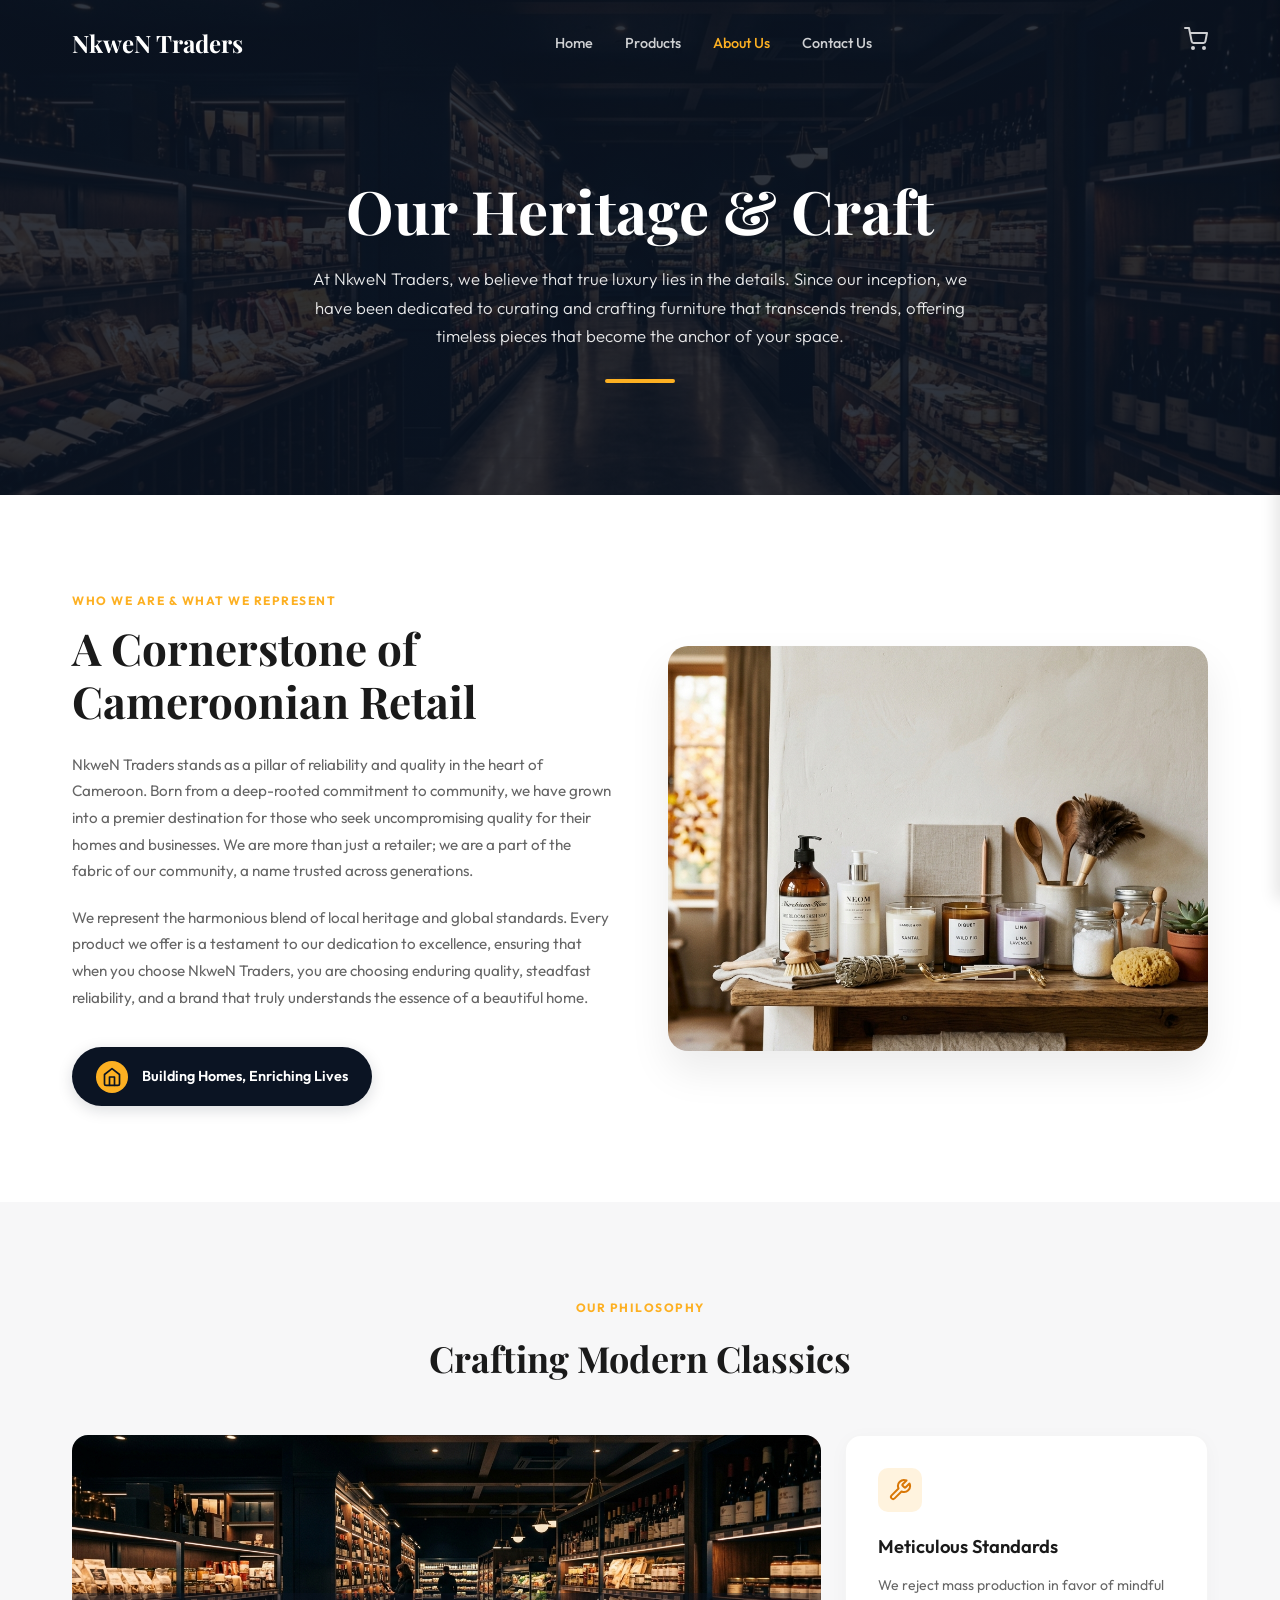
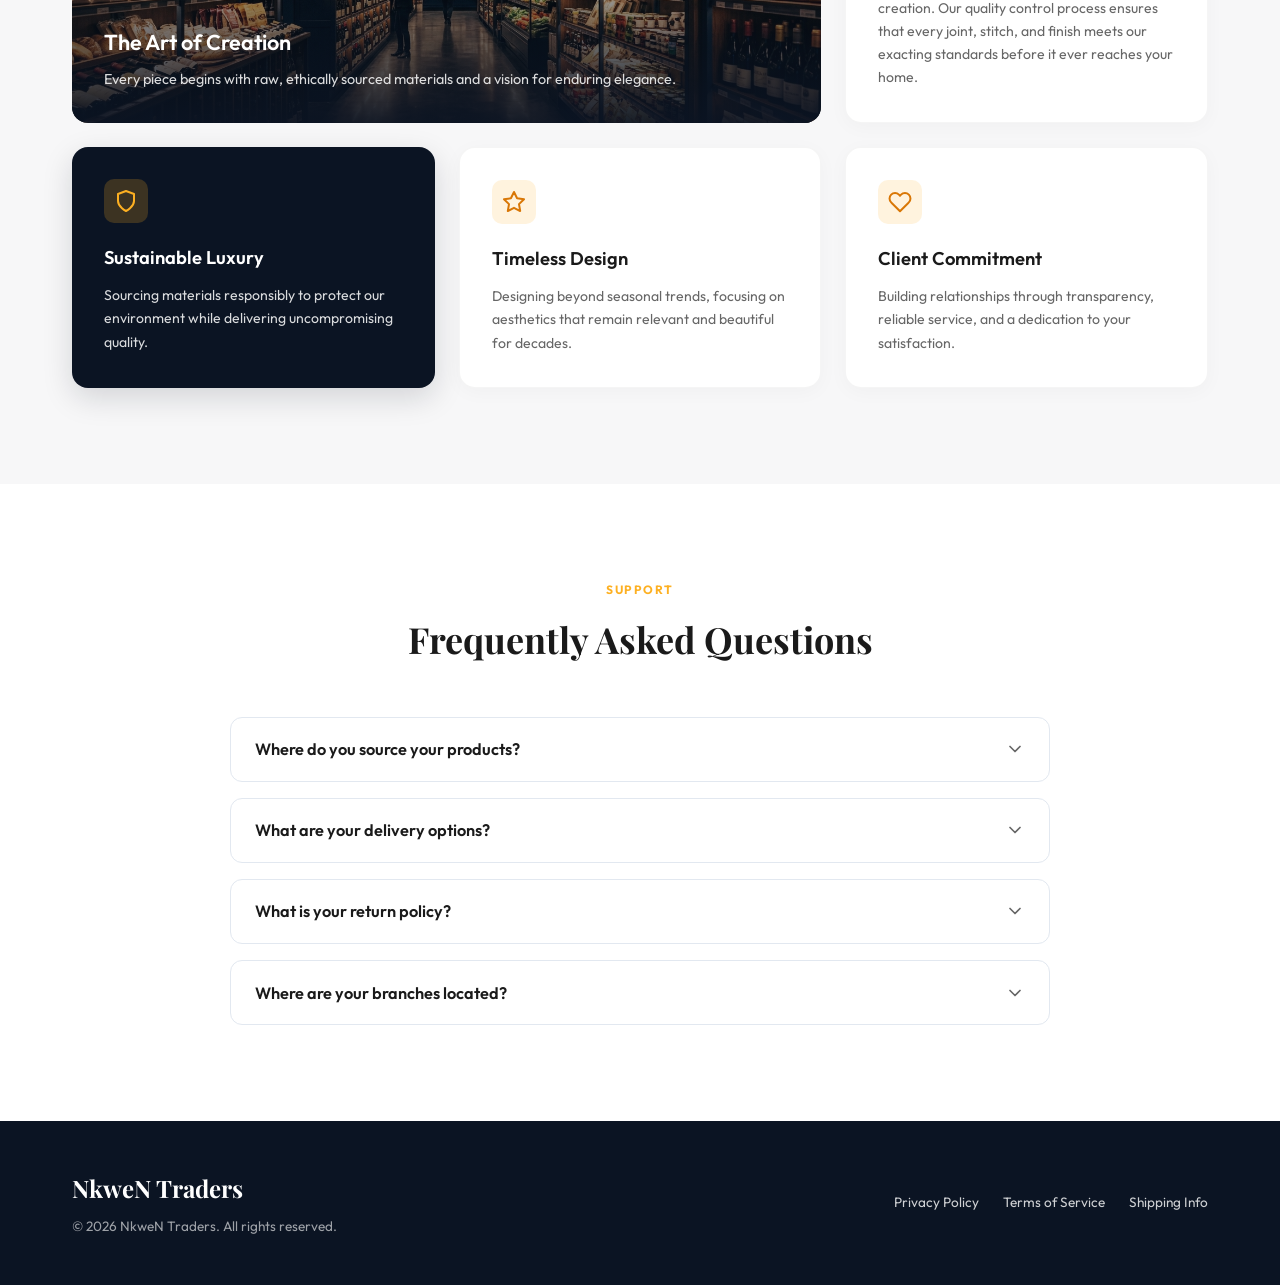
==== Frontend/about.html @ 55460335 "i have built the about pages with it's html ,css and js for thr page" ====
<!DOCTYPE html>
<html lang="en">
<head>
    <meta charset="UTF-8">
    <meta name="viewport" content="width=device-width, initial-scale=1.0">
    <title>About Us - Nkwen Traders</title>
    <!-- Google Fonts for typography -->
    <link rel="preconnect" href="https://fonts.googleapis.com">
    <link rel="preconnect" href="https://fonts.gstatic.com" crossorigin>
    <link href="https://fonts.googleapis.com/css2?family=Outfit:wght@300;400;500;600;700&family=Playfair+Display:wght@600;700&display=swap" rel="stylesheet">
    <link rel="stylesheet" href="css/index.css">
    <link rel="stylesheet" href="css/about.css">
</head>
<body>

    <!-- Sidebar Navigation for Mobile -->
    <div class="sidebar-overlay" id="sidebarOverlay"></div>
    <aside class="sidebar" id="sidebar">
        <button class="close-btn" id="closeSidebarBtn" aria-label="Close menu">
            <svg width="24" height="24" viewBox="0 0 24 24" fill="none" stroke="currentColor" stroke-width="2" stroke-linecap="round" stroke-linejoin="round"><line x1="18" y1="6" x2="6" y2="18"></line><line x1="6" y1="6" x2="18" y2="18"></line></svg>
        </button>
        <nav class="sidebar-nav">
            <a href="index.html">Home</a>
            <a href="Catalog.html">Products</a>
            <a href="about.html" class="active">About Us</a>
            <a href="contact.html">Contact Us</a>
        </nav>
    </aside>

    <!-- Header Section -->
    <header id="mainHeader">
        <div class="container header-container">
            <a href="index.html" class="logo">NkweN Traders</a>
            
            <nav class="desktop-nav">
                <a href="index.html">Home</a>
                <a href="Catalog.html">Products</a>
                <a href="about.html" class="active">About Us</a>
                <a href="contact.html">Contact Us</a>
            </nav>

            <div class="header-actions">
                <a href="#" class="cart-btn" aria-label="Shopping Cart">
                    <svg width="24" height="24" viewBox="0 0 24 24" fill="none" stroke="currentColor" stroke-width="2" stroke-linecap="round" stroke-linejoin="round"><circle cx="9" cy="21" r="1"></circle><circle cx="20" cy="21" r="1"></circle><path d="M1 1h4l2.68 13.39a2 2 0 0 0 2 1.61h9.72a2 2 0 0 0 2-1.61L23 6H6"></path></svg>
                </a>
                <button class="hamburger-btn" id="openSidebarBtn" aria-label="Open menu">
                    <svg width="24" height="24" viewBox="0 0 24 24" fill="none" stroke="currentColor" stroke-width="2" stroke-linecap="round" stroke-linejoin="round"><line x1="3" y1="12" x2="21" y2="12"></line><line x1="3" y1="6" x2="21" y2="6"></line><line x1="3" y1="18" x2="21" y2="18"></line></svg>
                </button>
            </div>
        </div>
    </header>

    <!-- About Hero Section -->
    <section class="about-hero" style="background-image: linear-gradient(rgba(11, 20, 35, 0.85), rgba(11, 20, 35, 0.85)), url('assets/hero_bg.jpg');">
        <div class="container about-hero-content">
            <h1>Our Heritage & Craft</h1>
            <p>At NkweN Traders, we believe that true luxury lies in the details. Since our inception, we have been dedicated to curating and crafting furniture that transcends trends, offering timeless pieces that become the anchor of your space.</p>
            <div class="hero-accent-line"></div>
        </div>
    </section>

    <!-- CornerStone Section -->
    <section class="cornerstone-section">
        <div class="container cornerstone-grid">
            <div class="cornerstone-text">
                <span class="sub-caption">WHO WE ARE & WHAT WE REPRESENT</span>
                <h2>A Cornerstone of Cameroonian Retail</h2>
                <p>NkweN Traders stands as a pillar of reliability and quality in the heart of Cameroon. Born from a deep-rooted commitment to community, we have grown into a premier destination for those who seek uncompromising quality for their homes and businesses. We are more than just a retailer; we are a part of the fabric of our community, a name trusted across generations.</p>
                <p>We represent the harmonious blend of local heritage and global standards. Every product we offer is a testament to our dedication to excellence, ensuring that when you choose NkweN Traders, you are choosing enduring quality, steadfast reliability, and a brand that truly understands the essence of a beautiful home.</p>

                <div class="badge-pill">
                    <div class="badge-icon">
                        <svg width="20" height="20" viewBox="0 0 24 24" fill="none" stroke="currentColor" stroke-width="2" stroke-linecap="round" stroke-linejoin="round"><path d="M3 9l9-7 9 7v11a2 2 0 0 1-2 2H5a2 2 0 0 1-2-2z"></path><polyline points="9 22 9 12 15 12 15 22"></polyline></svg>
                    </div>
                    <span>Building Homes, Enriching Lives</span>
                </div>
            </div>
            <div class="cornerstone-image">
                <img src="assets/cat_household.jpg" alt="Cameroonian Retail & Family Home">
            </div>
        </div>
    </section>

    <!-- Philosophy Section -->
    <section class="philosophy-section">
        <div class="container">
            <div class="section-header">
                <span class="sub-caption">OUR PHILOSOPHY</span>
                <h2>Crafting Modern Classics</h2>
            </div>

            <div class="philosophy-grid">
                <!-- Large Card with Image -->
                <div class="ph-card ph-card-hero">
                    <img src="assets/hero_bg.jpg" alt="The Art of Creation">
                    <div class="ph-card-overlay">
                        <h3>The Art of Creation</h3>
                        <p>Every piece begins with raw, ethically sourced materials and a vision for enduring elegance.</p>
                    </div>
                </div>

                <!-- Light Card 1 -->
                <div class="ph-card ph-card-light">
                    <div class="ph-icon">
                        <svg width="24" height="24" viewBox="0 0 24 24" fill="none" stroke="currentColor" stroke-width="2" stroke-linecap="round" stroke-linejoin="round"><path d="M14.7 6.3a1 1 0 0 0 0 1.4l1.6 1.6a1 1 0 0 0 1.4 0l3.77-3.77a6 6 0 0 1-7.94 7.94l-6.91 6.91a2.12 2.12 0 0 1-3-3l6.91-6.91a6 6 0 0 1 7.94-7.94l-3.76 3.76z"></path></svg>
                    </div>
                    <h3>Meticulous Standards</h3>
                    <p>We reject mass production in favor of mindful creation. Our quality control process ensures that every joint, stitch, and finish meets our exacting standards before it ever reaches your home.</p>
                </div>

                <!-- Dark Card -->
                <div class="ph-card ph-card-dark">
                    <div class="ph-icon">
                        <svg width="24" height="24" viewBox="0 0 24 24" fill="none" stroke="currentColor" stroke-width="2" stroke-linecap="round" stroke-linejoin="round"><path d="M12 22s8-4 8-10V5l-8-3-8 3v7c0 6 8 10 8 10z"></path></svg>
                    </div>
                    <h3>Sustainable Luxury</h3>
                    <p>Sourcing materials responsibly to protect our environment while delivering uncompromising quality.</p>
                </div>

                <!-- Light Card 2 -->
                <div class="ph-card ph-card-light">
                    <div class="ph-icon">
                        <svg width="24" height="24" viewBox="0 0 24 24" fill="none" stroke="currentColor" stroke-width="2" stroke-linecap="round" stroke-linejoin="round"><polygon points="12 2 15.09 8.26 22 9.27 17 14.14 18.18 21.02 12 17.77 5.82 21.02 7 14.14 2 9.27 8.91 8.26 12 2"></polygon></svg>
                    </div>
                    <h3>Timeless Design</h3>
                    <p>Designing beyond seasonal trends, focusing on aesthetics that remain relevant and beautiful for decades.</p>
                </div>

                <!-- Light Card 3 -->
                <div class="ph-card ph-card-light">
                    <div class="ph-icon">
                        <svg width="24" height="24" viewBox="0 0 24 24" fill="none" stroke="currentColor" stroke-width="2" stroke-linecap="round" stroke-linejoin="round"><path d="M20.84 4.61a5.5 5.5 0 0 0-7.78 0L12 5.67l-1.06-1.06a5.5 5.5 0 0 0-7.78 7.78l1.06 1.06L12 21.23l7.78-7.78 1.06-1.06a5.5 5.5 0 0 0 0-7.78z"></path></svg>
                    </div>
                    <h3>Client Commitment</h3>
                    <p>Building relationships through transparency, reliable service, and a dedication to your satisfaction.</p>
                </div>
            </div>
        </div>
    </section>

    <!-- FAQ Section -->
    <section class="faq-section">
        <div class="container">
            <div class="section-header">
                <span class="sub-caption">SUPPORT</span>
                <h2>Frequently Asked Questions</h2>
            </div>

            <div class="faq-accordion">
                <!-- Item 1 -->
                <div class="faq-item">
                    <button class="faq-trigger" aria-expanded="false">
                        <span>Where do you source your products?</span>
                        <svg class="faq-icon" width="20" height="20" viewBox="0 0 24 24" fill="none" stroke="currentColor" stroke-width="2" stroke-linecap="round" stroke-linejoin="round"><polyline points="6 9 12 15 18 9"></polyline></svg>
                    </button>
                    <div class="faq-content">
                        <p>We pride ourselves on a hybrid sourcing model. We partner with highly skilled local artisans across Cameroon for unique, handcrafted pieces, and we also collaborate with international manufacturers known for their premium materials and advanced techniques, ensuring a diverse and high-quality inventory.</p>
                    </div>
                </div>

                <!-- Item 2 -->
                <div class="faq-item">
                    <button class="faq-trigger" aria-expanded="false">
                        <span>What are your delivery options?</span>
                        <svg class="faq-icon" width="20" height="20" viewBox="0 0 24 24" fill="none" stroke="currentColor" stroke-width="2" stroke-linecap="round" stroke-linejoin="round"><polyline points="6 9 12 15 18 9"></polyline></svg>
                    </button>
                    <div class="faq-content">
                        <p>We offer white-glove delivery service for all large furniture items within major cities, which includes placement in your room of choice and removal of packaging. For smaller items and nationwide delivery, we use trusted courier partners. Delivery times and costs are calculated at checkout based on your location and item size.</p>
                    </div>
                </div>

                <!-- Item 3 -->
                <div class="faq-item">
                    <button class="faq-trigger" aria-expanded="false">
                        <span>What is your return policy?</span>
                        <svg class="faq-icon" width="20" height="20" viewBox="0 0 24 24" fill="none" stroke="currentColor" stroke-width="2" stroke-linecap="round" stroke-linejoin="round"><polyline points="6 9 12 15 18 9"></polyline></svg>
                    </button>
                    <div class="faq-content">
                        <p>We stand by the quality of our products. If you are not completely satisfied, we accept returns on standard items within 14 days of delivery, provided they are in their original condition. Custom orders are non-refundable. Please review our full return policy page for detailed instructions.</p>
                    </div>
                </div>

                <!-- Item 4 -->
                <div class="faq-item">
                    <button class="faq-trigger" aria-expanded="false">
                        <span>Where are your branches located?</span>
                        <svg class="faq-icon" width="20" height="20" viewBox="0 0 24 24" fill="none" stroke="currentColor" stroke-width="2" stroke-linecap="round" stroke-linejoin="round"><polyline points="6 9 12 15 18 9"></polyline></svg>
                    </button>
                    <div class="faq-content">
                        <p>Our flagship showroom is located in the commercial center of Douala. We also have a dedicated boutique store in Yaoundé. Please visit our Contact Us page for exact addresses, operating hours, and map directions to experience our collections in person.</p>
                    </div>
                </div>
            </div>
        </div>
    </section>

    <!-- Footer -->
    <footer class="site-footer">
        <div class="container footer-container">
            <div class="footer-left">
                <a href="index.html" class="logo">NkweN Traders</a>
                <p>&copy; 2026 NkweN Traders. All rights reserved.</p>
            </div>
            <div class="footer-right">
                <a href="#">Privacy Policy</a>
                <a href="#">Terms of Service</a>
                <a href="#">Shipping Info</a>
            </div>
        </div>
    </footer>

    <script src="Js/index.js"></script>
    <script src="Js/about.js"></script>
</body>
</html>
---- Frontend/css/index.css ----
/* ==========================================================================
   CSS Variables & Resets
   ========================================================================== */
:root {
    /* Colors */
    --clr-dark-bg: #0B1423; /* Deep navy blue from hero */
    --clr-light-bg: #F7F7F8; /* Off-white for trending section */
    --clr-accent: #FDB022; /* Yellow/orange for CTA and accents */
    --clr-text-main: #FFFFFF;
    --clr-text-dark: #1A1A1A;
    --clr-text-muted: #666666;
    
    /* Typography */
    --font-heading: 'Playfair Display', serif;
    --font-body: 'Outfit', sans-serif;
    
    /* Spacing & Layout */
    --container-max-width: 1200px;
    --transition-speed: 0.3s;
}

* {
    margin: 0;
    padding: 0;
    box-sizing: border-box;
}

body {
    font-family: var(--font-body);
    background-color: var(--clr-light-bg);
    color: var(--clr-text-dark);
    line-height: 1.6;
    overflow-x: hidden;
}

a {
    text-decoration: none;
    color: inherit;
    transition: color var(--transition-speed);
}

img {
    max-width: 100%;
    display: block;
}

.container {
    max-width: var(--container-max-width);
    margin: 0 auto;
    padding: 0 2rem;
}

/* ==========================================================================
   Header & Navigation
   ========================================================================== */
#mainHeader {
    position: fixed;
    top: 0;
    left: 0;
    width: 100%;
    z-index: 100;
    padding: 1.5rem 0;
    transition: background-color var(--transition-speed), padding var(--transition-speed);
    color: var(--clr-text-main);
}

#mainHeader.scrolled {
    background-color: rgba(11, 20, 35, 0.95);
    backdrop-filter: blur(10px);
    padding: 1rem 0;
    box-shadow: 0 4px 6px rgba(0,0,0,0.1);
}

.header-container {
    display: flex;
    justify-content: space-between;
    align-items: center;
}

.logo {
    font-family: var(--font-heading);
    font-size: 1.5rem;
    font-weight: 700;
    color: var(--clr-text-main);
}

.desktop-nav {
    display: none; /* Hidden on mobile by default */
    gap: 2rem;
}

.desktop-nav a {
    font-size: 0.9rem;
    font-weight: 500;
    opacity: 0.8;
}

.desktop-nav a:hover, .desktop-nav a.active {
    opacity: 1;
    color: var(--clr-accent);
}

.header-actions {
    display: flex;
    align-items: center;
    gap: 1.5rem;
}

.cart-btn {
    opacity: 0.8;
}

.cart-btn:hover {
    opacity: 1;
    color: var(--clr-accent);
}

.hamburger-btn {
    background: none;
    border: none;
    color: var(--clr-text-main);
    cursor: pointer;
    display: flex;
    padding: 0.5rem;
}

/* Sidebar (Mobile) */
.sidebar-overlay {
    position: fixed;
    top: 0;
    left: 0;
    width: 100%;
    height: 100%;
    background: rgba(0,0,0,0.5);
    z-index: 999;
    opacity: 0;
    visibility: hidden;
    transition: var(--transition-speed);
}

.sidebar-overlay.active {
    opacity: 1;
    visibility: visible;
}

.sidebar {
    position: fixed;
    top: 0;
    right: -300px;
    width: 300px;
    height: 100%;
    background-color: var(--clr-dark-bg);
    color: var(--clr-text-main);
    z-index: 1000;
    padding: 2rem;
    box-shadow: -5px 0 15px rgba(0,0,0,0.1);
    transition: right var(--transition-speed) ease-in-out;
    display: flex;
    flex-direction: column;
}

.sidebar.active {
    right: 0;
}

.close-btn {
    align-self: flex-end;
    background: none;
    border: none;
    color: var(--clr-text-main);
    cursor: pointer;
    margin-bottom: 2rem;
}

.sidebar-nav {
    display: flex;
    flex-direction: column;
    gap: 1.5rem;
}

.sidebar-nav a {
    font-size: 1.2rem;
    font-weight: 500;
    opacity: 0.8;
}

.sidebar-nav a.active, .sidebar-nav a:hover {
    opacity: 1;
    color: var(--clr-accent);
}

/* ==========================================================================
   Hero Section
   ========================================================================== */
.hero-section {
    min-height: 80vh;
    background-size: cover;
    background-position: center;
    display: flex;
    align-items: center;
    justify-content: center;
    text-align: center;
    color: var(--clr-text-main);
    padding: 8rem 0 12rem 0; /* Extra bottom padding for overlapping cards */
    position: relative;
}

.hero-content {
    display: flex;
    flex-direction: column;
    align-items: center;
    z-index: 10;
}

.hero-content h1 {
    font-family: var(--font-heading);
    font-size: clamp(2.5rem, 5vw, 4rem);
    line-height: 1.2;
    margin-bottom: 0.5rem;
}

.hero-underline {
    margin-bottom: 2rem;
    max-width: 100%;
}

.btn {
    display: inline-flex;
    align-items: center;
    gap: 0.5rem;
    padding: 0.8rem 1.8rem;
    border-radius: 50px;
    font-weight: 600;
    font-size: 0.95rem;
    cursor: pointer;
    transition: transform var(--transition-speed), box-shadow var(--transition-speed);
}

.btn:hover {
    transform: translateY(-2px);
}

.btn-primary {
    background-color: var(--clr-accent);
    color: var(--clr-dark-bg);
    border: none;
}

.btn-primary:hover {
    box-shadow: 0 4px 15px rgba(253, 176, 34, 0.4);
}

/* ==========================================================================
   Categories (Overlapping)
   ========================================================================== */
.categories-section {
    margin-top: -8rem;
    position: relative;
    z-index: 20;
    padding-bottom: 4rem;
}

.categories-grid {
    display: grid;
    grid-template-columns: 1fr;
    gap: 1.5rem;
    align-items: end;
}

.category-card {
    position: relative;
    border-radius: 16px;
    overflow: hidden;
    background: #000;
    aspect-ratio: 4/3;
    display: block;
    box-shadow: 0 10px 30px rgba(0,0,0,0.15);
}

.category-card img {
    width: 100%;
    height: 100%;
    object-fit: cover;
    opacity: 0.7;
    transition: opacity var(--transition-speed), transform 0.5s ease;
}

.category-card:hover img {
    opacity: 0.9;
    transform: scale(1.05);
}

.category-info {
    position: absolute;
    bottom: 0;
    left: 0;
    width: 100%;
    padding: 1.5rem;
    text-align: center;
    color: var(--clr-text-main);
}

.category-info h3 {
    font-size: 1.25rem;
    font-weight: 600;
    margin-bottom: 0.25rem;
}

.category-info p {
    font-size: 0.85rem;
    opacity: 0.8;
}

.highlight-text {
    color: var(--clr-accent);
    font-weight: 500;
}

.expand-icon {
    position: absolute;
    top: 1rem;
    right: 1rem;
    background: white;
    color: var(--clr-dark-bg);
    width: 36px;
    height: 36px;
    border-radius: 50%;
    display: flex;
    align-items: center;
    justify-content: center;
    z-index: 2;
}

/* ==========================================================================
   Trending Products
   ========================================================================== */
.trending-section {
    padding: 4rem 0 6rem 0;
}

.trending-layout {
    display: grid;
    grid-template-columns: 1fr;
    gap: 3rem;
}

.trending-header {
    max-width: 500px;
}

.tagline {
    color: var(--clr-accent);
    font-size: 0.75rem;
    font-weight: 700;
    letter-spacing: 1px;
    text-transform: uppercase;
    margin-bottom: 1rem;
    display: block;
}

.trending-header h2 {
    font-family: var(--font-heading);
    font-size: 2.5rem;
    color: var(--clr-text-dark);
    line-height: 1.2;
    margin-bottom: 1.5rem;
}

.trending-header p {
    color: var(--clr-text-muted);
    margin-bottom: 2rem;
}

.btn-outline {
    background: transparent;
    border: 1px solid #ccc;
    color: var(--clr-text-dark);
}

.btn-outline:hover {
    border-color: var(--clr-text-dark);
    background: rgba(0,0,0,0.02);
}

.products-grid {
    display: grid;
    grid-template-columns: 1fr;
    gap: 2rem;
}

.product-card {
    background: #FFFFFF;
    border-radius: 12px;
    padding: 1.5rem;
    position: relative;
    box-shadow: 0 4px 20px rgba(0,0,0,0.03);
    transition: transform var(--transition-speed);
}

.product-card:hover {
    transform: translateY(-5px);
}

.badge {
    position: absolute;
    top: 1.5rem;
    left: 1.5rem;
    padding: 0.25rem 0.75rem;
    font-size: 0.7rem;
    font-weight: 700;
    border-radius: 4px;
    z-index: 2;
    color: white;
}

.badge-new {
    background-color: var(--clr-dark-bg);
}

.product-img-wrapper {
    background: #F8FAFC;
    border-radius: 8px;
    padding: 1rem;
    height: 200px;
    display: flex;
    align-items: center;
    justify-content: center;
    margin-bottom: 1.5rem;
}

.product-img-wrapper img {
    max-height: 100%;
    object-fit: contain;
}

.product-details h3 {
    font-size: 1.1rem;
    font-weight: 600;
    margin-bottom: 0.5rem;
    color: var(--clr-text-dark);
}

.product-details p {
    font-size: 0.85rem;
    color: var(--clr-text-muted);
    margin-bottom: 1rem;
}

.rating {
    color: var(--clr-accent);
    font-size: 0.9rem;
    margin-bottom: 1rem;
    letter-spacing: 2px;
}

.price {
    font-weight: 700;
    font-size: 1.2rem;
    color: var(--clr-text-dark);
}

/* ==========================================================================
   Testimonial Section
   ========================================================================== */
.testimonial-section {
    background-color: var(--clr-dark-bg);
    color: var(--clr-text-main);
    padding: 5rem 0;
}

.testimonial-header {
    text-align: center;
    margin-bottom: 3rem;
}

.testimonial-header h2 {
    font-family: var(--font-heading);
    font-size: 2.5rem;
    margin-bottom: 0.5rem;
}

.testimonial-header p {
    opacity: 0.8;
}

.testimonial-grid {
    display: grid;
    grid-template-columns: 1fr;
    gap: 2rem;
}

.testimonial-card {
    background-color: rgba(255, 255, 255, 0.05);
    border: 1px solid rgba(255, 255, 255, 0.1);
    padding: 2rem;
    border-radius: 12px;
    transition: transform var(--transition-speed);
}

.testimonial-card:hover {
    transform: translateY(-5px);
}

.testimonial-rating {
    color: var(--clr-accent);
    margin-bottom: 1rem;
}

.testimonial-text {
    font-style: italic;
    margin-bottom: 1.5rem;
    line-height: 1.8;
}

.testimonial-author {
    font-weight: 600;
    color: var(--clr-accent);
}

/* ==========================================================================
   Footer
   ========================================================================== */
.site-footer {
    background-color: var(--clr-dark-bg);
    color: var(--clr-text-main);
    padding: 3rem 0;
}

.footer-container {
    display: flex;
    flex-direction: column;
    gap: 1.5rem;
    align-items: center;
    text-align: center;
}

.footer-left p {
    font-size: 0.85rem;
    opacity: 0.6;
    margin-top: 0.5rem;
}

.footer-right {
    display: flex;
    gap: 1.5rem;
    font-size: 0.85rem;
    opacity: 0.8;
}

.footer-right a:hover {
    color: var(--clr-accent);
    opacity: 1;
}

/* ==========================================================================
   Responsive Design
   ========================================================================== */
@media (min-width: 768px) {
    .categories-grid {
        grid-template-columns: repeat(3, 1fr);
    }
    
    .card-large {
        aspect-ratio: 16/10; /* Make the middle one wider/taller relatively */
        transform: translateY(-20px);
    }

    .products-grid {
        grid-template-columns: repeat(3, 1fr);
    }
    
    .testimonial-grid {
        grid-template-columns: repeat(2, 1fr);
    }
    
    .footer-container {
        flex-direction: row;
        justify-content: space-between;
        text-align: left;
    }
}

@media (min-width: 1024px) {
    .desktop-nav {
        display: flex;
    }

    .hamburger-btn {
        display: none;
    }

    .trending-layout {
        grid-template-columns: 300px 1fr;
    }
    
    .products-grid {
        grid-template-columns: repeat(3, 1fr);
    }
}
---- Frontend/css/about.css ----
/* ==========================================================================
   About Page Specific Styles (Nkwen Traders)
   ========================================================================== */

/* Subcaption Utility */
.sub-caption {
    color: var(--clr-accent);
    font-size: 0.75rem;
    font-weight: 700;
    letter-spacing: 1.5px;
    text-transform: uppercase;
    margin-bottom: 0.75rem;
    display: block;
}

.section-header {
    text-align: center;
    max-width: 600px;
    margin: 0 auto 3rem auto;
}

.section-header h2 {
    font-family: var(--font-heading);
    font-size: 2.25rem;
    color: var(--clr-text-dark);
}

/* ==========================================================================
   About Hero Section
   ========================================================================== */
.about-hero {
    min-height: 55vh;
    background-size: cover;
    background-position: center;
    display: flex;
    align-items: center;
    justify-content: center;
    text-align: center;
    color: var(--clr-text-main);
    padding: 9rem 1.5rem 5rem 1.5rem;
    position: relative;
}

.about-hero-content {
    max-width: 750px;
    display: flex;
    flex-direction: column;
    align-items: center;
    gap: 1.25rem;
}

.about-hero-content h1 {
    font-family: var(--font-heading);
    font-size: clamp(2.5rem, 5vw, 3.75rem);
    font-weight: 700;
    line-height: 1.15;
}

.about-hero-content p {
    font-size: 1.05rem;
    opacity: 0.9;
    line-height: 1.7;
    font-weight: 300;
}

.hero-accent-line {
    width: 70px;
    height: 4px;
    background-color: var(--clr-accent);
    border-radius: 2px;
    margin-top: 0.5rem;
}

/* ==========================================================================
   Cornerstone Section
   ========================================================================== */
.cornerstone-section {
    padding: 6rem 0;
    background-color: #FFFFFF;
}

.cornerstone-grid {
    display: grid;
    grid-template-columns: 1fr;
    gap: 3.5rem;
    align-items: center;
}

.cornerstone-text h2 {
    font-family: var(--font-heading);
    font-size: clamp(2rem, 3.5vw, 2.75rem);
    color: var(--clr-text-dark);
    margin-bottom: 1.5rem;
    line-height: 1.2;
}

.cornerstone-text p {
    color: var(--clr-text-muted);
    font-size: 0.95rem;
    line-height: 1.75;
    margin-bottom: 1.25rem;
}

.badge-pill {
    display: inline-flex;
    align-items: center;
    gap: 0.85rem;
    background-color: var(--clr-dark-bg);
    color: var(--clr-text-main);
    padding: 0.85rem 1.5rem;
    border-radius: 50px;
    margin-top: 1rem;
    box-shadow: 0 4px 15px rgba(11, 20, 35, 0.15);
}

.badge-icon {
    width: 32px;
    height: 32px;
    background-color: var(--clr-accent);
    color: var(--clr-dark-bg);
    border-radius: 50%;
    display: flex;
    align-items: center;
    justify-content: center;
}

.badge-pill span {
    font-size: 0.9rem;
    font-weight: 600;
}

.cornerstone-image {
    position: relative;
}

.cornerstone-image img {
    width: 100%;
    border-radius: 20px;
    box-shadow: 0 20px 40px rgba(0, 0, 0, 0.08);
    object-fit: cover;
    aspect-ratio: 4/3;
}

/* ==========================================================================
   Philosophy Section
   ========================================================================== */
.philosophy-section {
    padding: 6rem 0;
    background-color: var(--clr-light-bg);
}

.philosophy-grid {
    display: grid;
    grid-template-columns: 1fr;
    gap: 1.5rem;
}

.ph-card {
    border-radius: 16px;
    padding: 2rem;
    transition: transform var(--transition-speed), box-shadow var(--transition-speed);
}

.ph-card:hover {
    transform: translateY(-4px);
}

.ph-card-hero {
    position: relative;
    overflow: hidden;
    padding: 0;
    min-height: 280px;
    display: flex;
    align-items: flex-end;
}

.ph-card-hero img {
    position: absolute;
    top: 0;
    left: 0;
    width: 100%;
    height: 100%;
    object-fit: cover;
}

.ph-card-overlay {
    position: relative;
    z-index: 2;
    background: linear-gradient(to top, rgba(11, 20, 35, 0.95) 0%, rgba(11, 20, 35, 0.4) 100%);
    color: var(--clr-text-main);
    padding: 2rem;
    width: 100%;
}

.ph-card-overlay h3 {
    font-size: 1.35rem;
    font-weight: 600;
    margin-bottom: 0.5rem;
}

.ph-card-overlay p {
    font-size: 0.9rem;
    opacity: 0.85;
    line-height: 1.6;
}

.ph-icon {
    width: 44px;
    height: 44px;
    border-radius: 10px;
    display: flex;
    align-items: center;
    justify-content: center;
    margin-bottom: 1.25rem;
}

.ph-card-light {
    background-color: #FFFFFF;
    box-shadow: 0 4px 20px rgba(0, 0, 0, 0.03);
    border: 1px solid rgba(0, 0, 0, 0.04);
}

.ph-card-light .ph-icon {
    background-color: rgba(253, 176, 34, 0.15);
    color: #D97706;
}

.ph-card-light h3 {
    font-size: 1.15rem;
    font-weight: 600;
    color: var(--clr-text-dark);
    margin-bottom: 0.75rem;
}

.ph-card-light p {
    font-size: 0.88rem;
    color: var(--clr-text-muted);
    line-height: 1.65;
}

.ph-card-dark {
    background-color: var(--clr-dark-bg);
    color: var(--clr-text-main);
    box-shadow: 0 10px 30px rgba(11, 20, 35, 0.15);
}

.ph-card-dark .ph-icon {
    background-color: rgba(253, 176, 34, 0.2);
    color: var(--clr-accent);
}

.ph-card-dark h3 {
    font-size: 1.15rem;
    font-weight: 600;
    color: var(--clr-text-main);
    margin-bottom: 0.75rem;
}

.ph-card-dark p {
    font-size: 0.88rem;
    opacity: 0.85;
    line-height: 1.65;
}

/* ==========================================================================
   FAQ Section
   ========================================================================== */
.faq-section {
    padding: 6rem 0;
    background-color: #FFFFFF;
}

.faq-accordion {
    max-width: 820px;
    margin: 0 auto;
    display: flex;
    flex-direction: column;
    gap: 1rem;
}

.faq-item {
    border: 1px solid #E2E8F0;
    border-radius: 12px;
    background-color: #FFFFFF;
    overflow: hidden;
    transition: border-color var(--transition-speed), box-shadow var(--transition-speed);
}

.faq-item:hover {
    border-color: #CBD5E1;
}

.faq-item.active {
    border-color: var(--clr-accent);
    box-shadow: 0 4px 20px rgba(0, 0, 0, 0.04);
}

.faq-trigger {
    width: 100%;
    display: flex;
    justify-content: space-between;
    align-items: center;
    padding: 1.35rem 1.5rem;
    background: none;
    border: none;
    cursor: pointer;
    text-align: left;
    font-family: var(--font-body);
    font-size: 1.02rem;
    font-weight: 600;
    color: var(--clr-text-dark);
    gap: 1rem;
}

.faq-icon {
    color: var(--clr-text-muted);
    transition: transform var(--transition-speed) ease, color var(--transition-speed) ease;
    flex-shrink: 0;
}

.faq-item.active .faq-icon {
    transform: rotate(180deg);
    color: var(--clr-accent);
}

.faq-content {
    max-height: 0;
    overflow: hidden;
    transition: max-height 0.35s ease, padding 0.35s ease;
    padding: 0 1.5rem;
}

.faq-item.active .faq-content {
    max-height: 250px;
    padding: 0 1.5rem 1.35rem 1.5rem;
}

.faq-content p {
    color: var(--clr-text-muted);
    font-size: 0.92rem;
    line-height: 1.7;
}

/* ==========================================================================
   Responsive Breakpoints
   ========================================================================== */
@media (min-width: 768px) {
    .cornerstone-grid {
        grid-template-columns: 1fr 1fr;
    }

    .philosophy-grid {
        grid-template-columns: repeat(2, 1fr);
    }

    .ph-card-hero {
        grid-column: span 2;
    }
}

@media (min-width: 1024px) {
    .philosophy-grid {
        grid-template-columns: repeat(3, 1fr);
    }

    .ph-card-hero {
        grid-column: span 2;
        grid-row: span 1;
    }
}
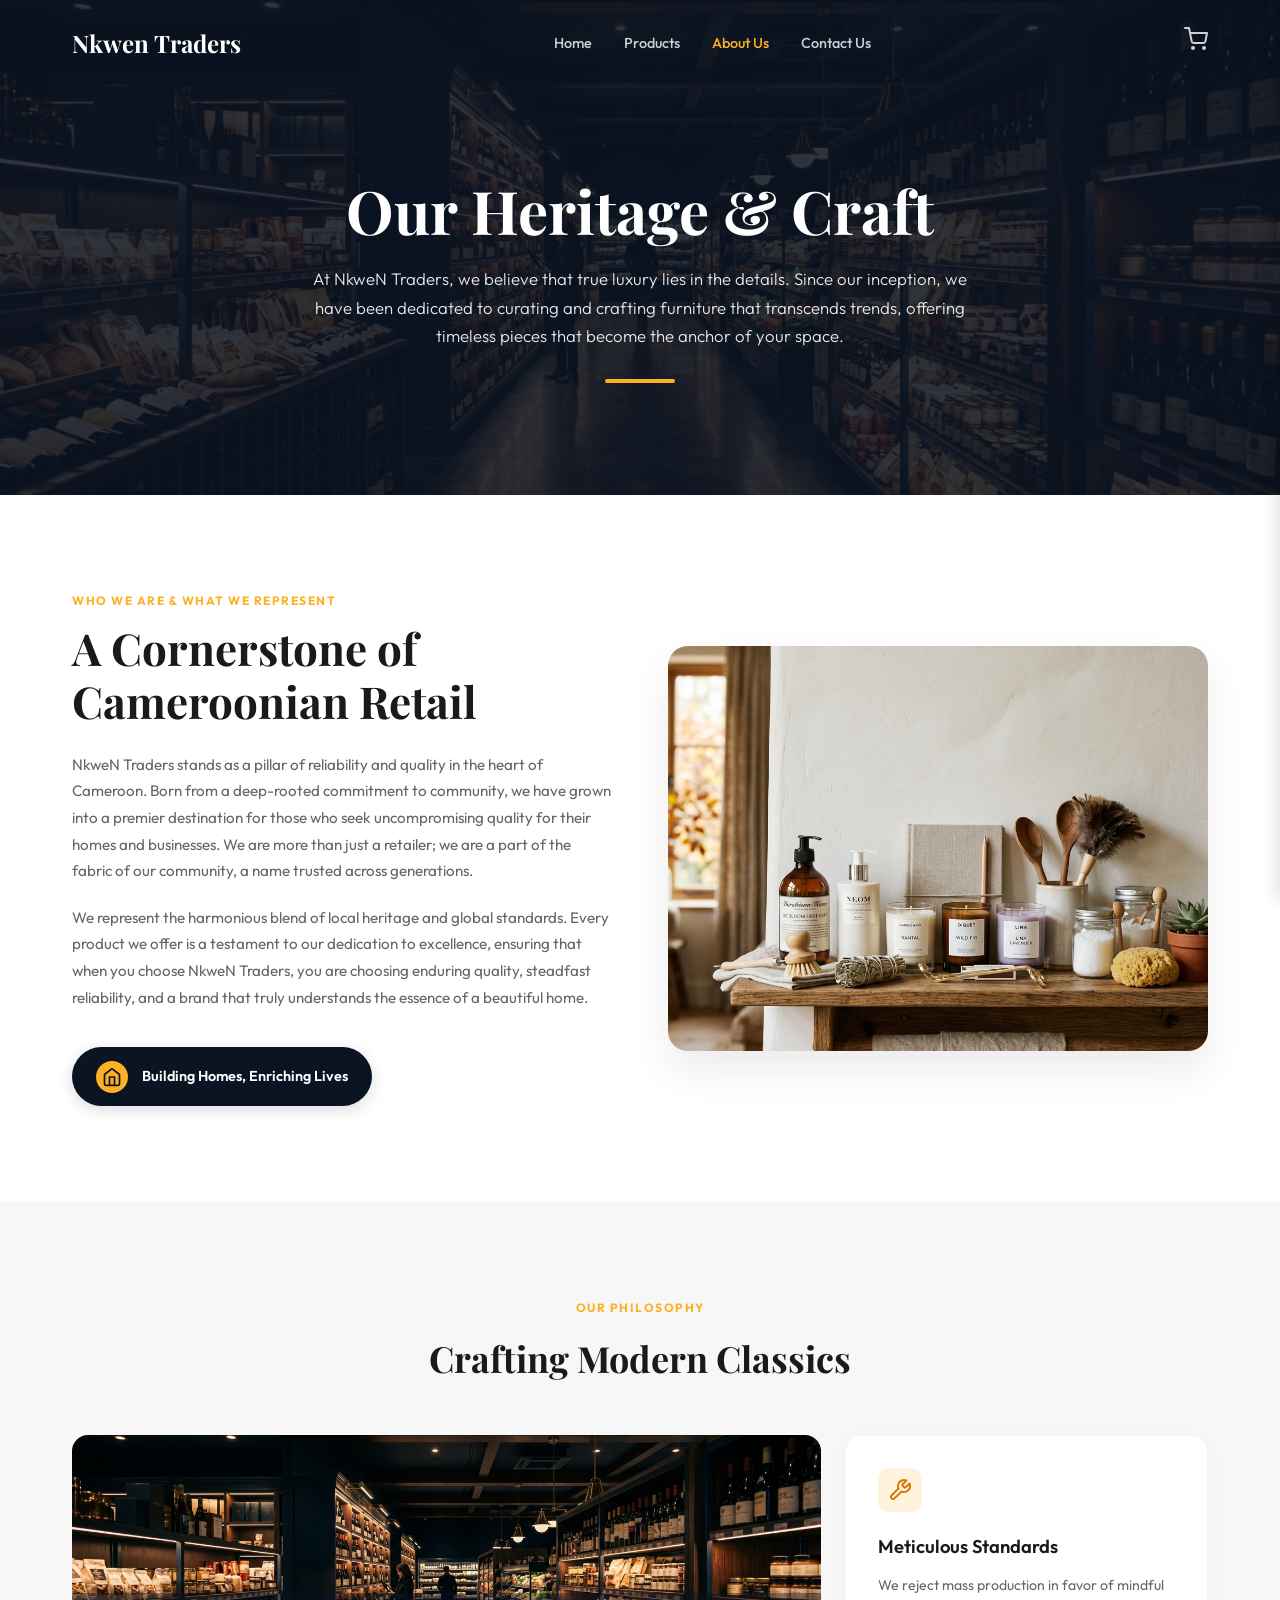
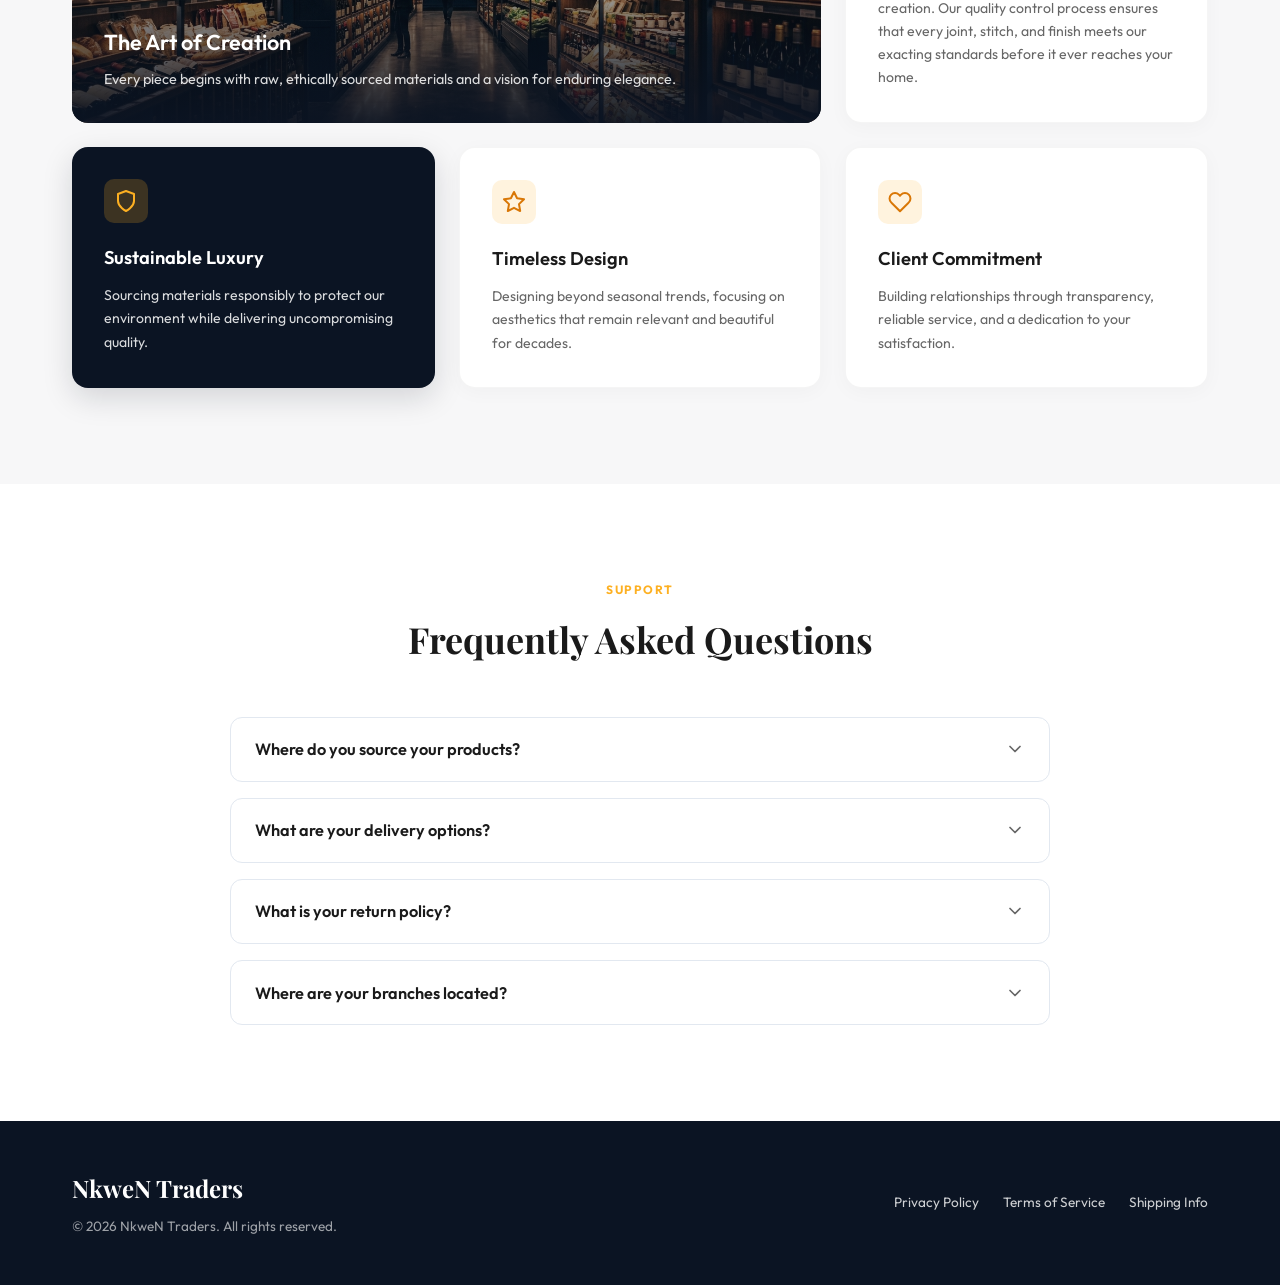
==== commit 83724451: "changes catalogue page completed as planned" ====
--- a/Frontend/about.html
+++ b/Frontend/about.html
@@ -30,7 +30,7 @@
     <!-- Header Section -->
     <header id="mainHeader">
         <div class="container header-container">
-            <a href="index.html" class="logo">NkweN Traders</a>
+            <a href="index.html" class="logo">Nkwen Traders</a>
             
             <nav class="desktop-nav">
                 <a href="index.html">Home</a>
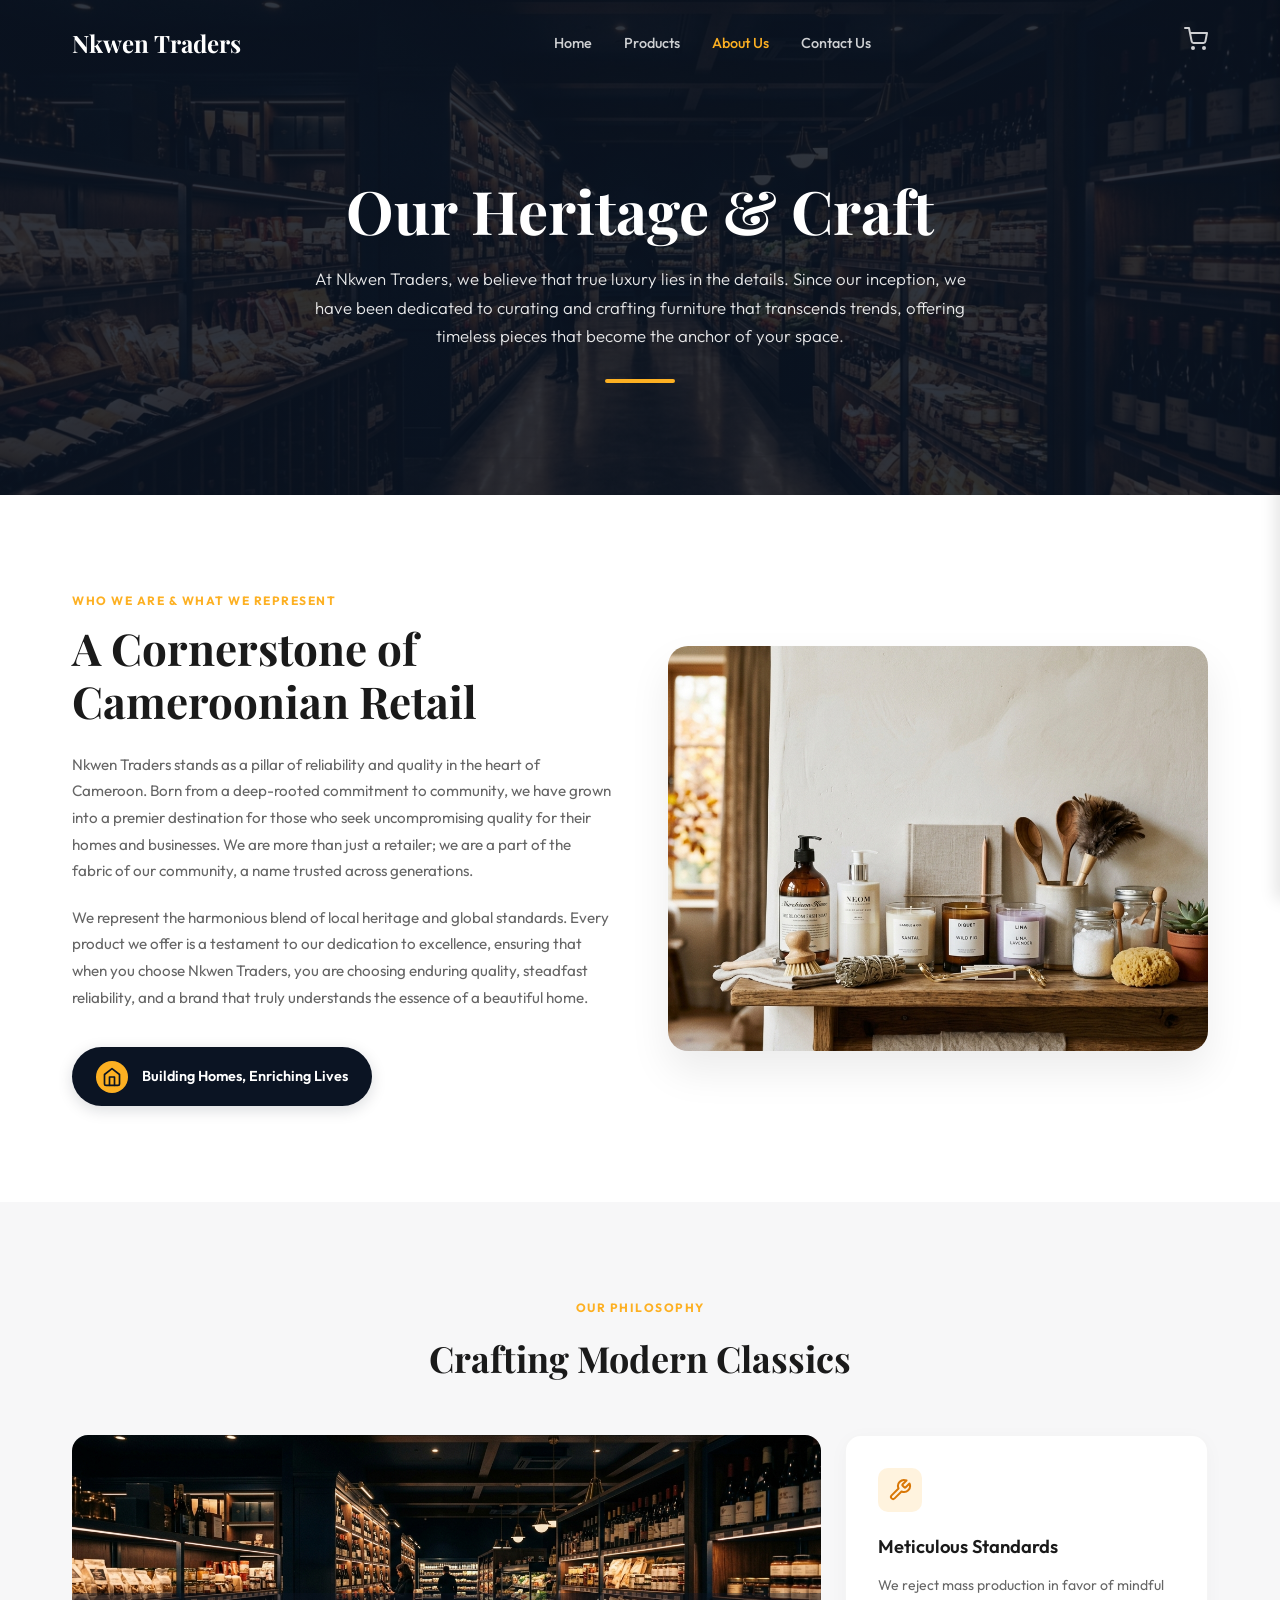
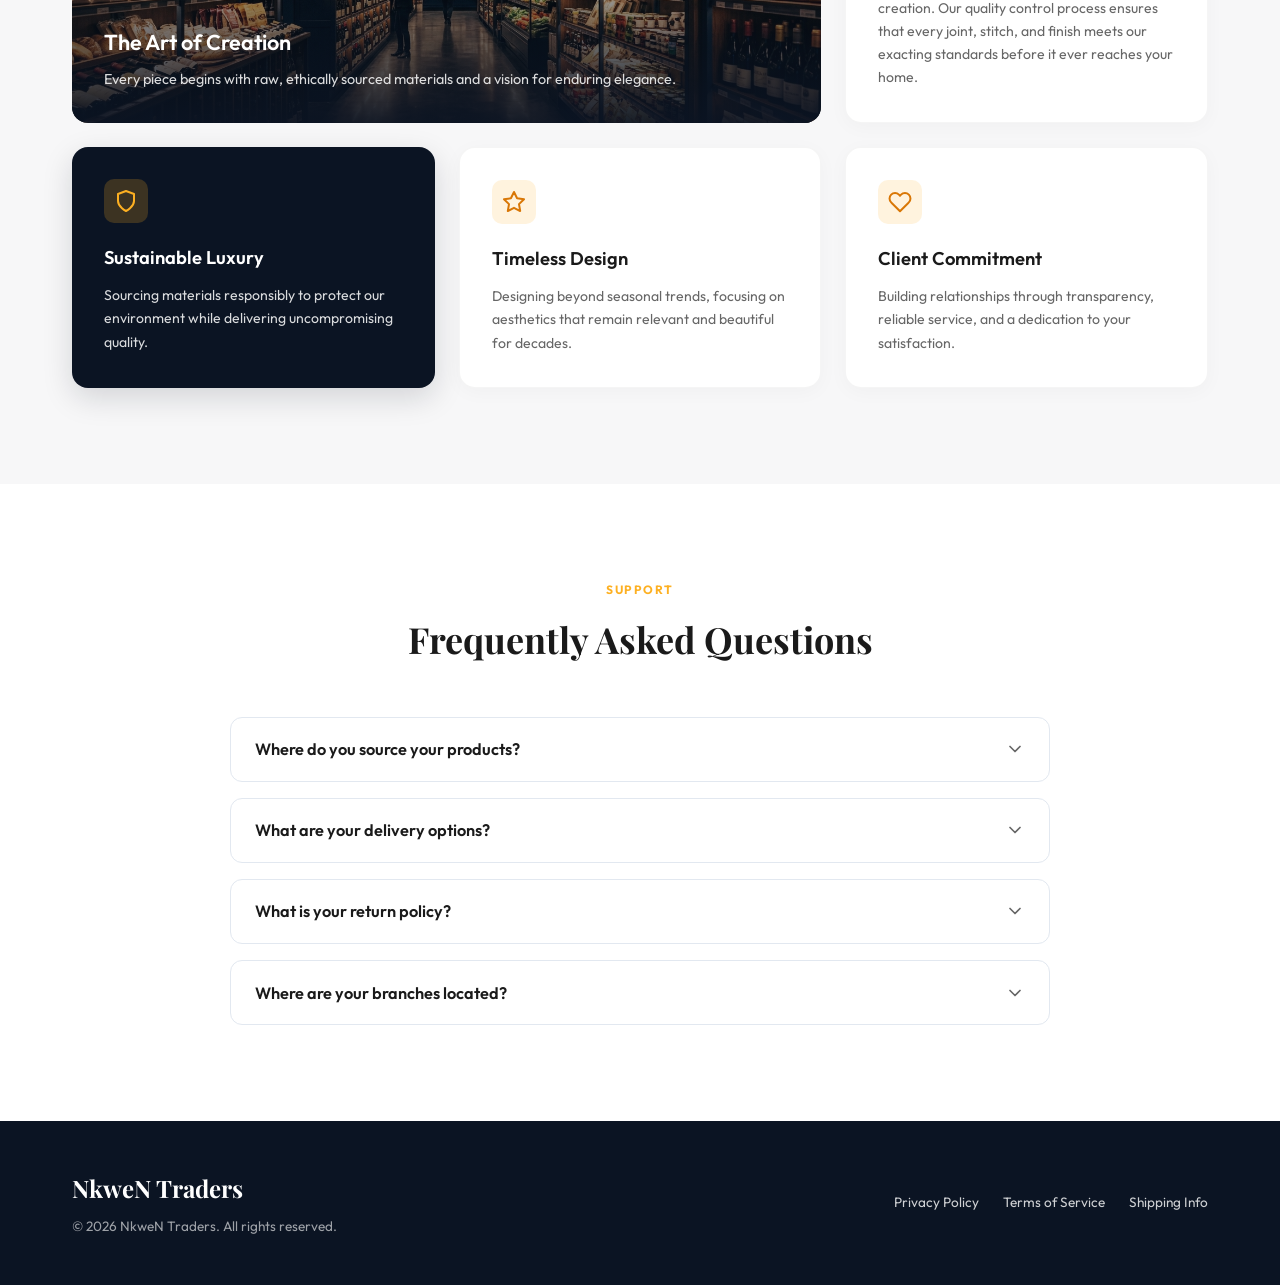
==== commit 06ac1b2c: "Little modifications made are completed" ====
--- a/Frontend/about.html
+++ b/Frontend/about.html
@@ -54,7 +54,7 @@
     <section class="about-hero" style="background-image: linear-gradient(rgba(11, 20, 35, 0.85), rgba(11, 20, 35, 0.85)), url('assets/hero_bg.jpg');">
         <div class="container about-hero-content">
             <h1>Our Heritage & Craft</h1>
-            <p>At NkweN Traders, we believe that true luxury lies in the details. Since our inception, we have been dedicated to curating and crafting furniture that transcends trends, offering timeless pieces that become the anchor of your space.</p>
+            <p>At Nkwen Traders, we believe that true luxury lies in the details. Since our inception, we have been dedicated to curating and crafting furniture that transcends trends, offering timeless pieces that become the anchor of your space.</p>
             <div class="hero-accent-line"></div>
         </div>
     </section>
@@ -65,8 +65,8 @@
             <div class="cornerstone-text">
                 <span class="sub-caption">WHO WE ARE & WHAT WE REPRESENT</span>
                 <h2>A Cornerstone of Cameroonian Retail</h2>
-                <p>NkweN Traders stands as a pillar of reliability and quality in the heart of Cameroon. Born from a deep-rooted commitment to community, we have grown into a premier destination for those who seek uncompromising quality for their homes and businesses. We are more than just a retailer; we are a part of the fabric of our community, a name trusted across generations.</p>
-                <p>We represent the harmonious blend of local heritage and global standards. Every product we offer is a testament to our dedication to excellence, ensuring that when you choose NkweN Traders, you are choosing enduring quality, steadfast reliability, and a brand that truly understands the essence of a beautiful home.</p>
+                <p>Nkwen Traders stands as a pillar of reliability and quality in the heart of Cameroon. Born from a deep-rooted commitment to community, we have grown into a premier destination for those who seek uncompromising quality for their homes and businesses. We are more than just a retailer; we are a part of the fabric of our community, a name trusted across generations.</p>
+                <p>We represent the harmonious blend of local heritage and global standards. Every product we offer is a testament to our dedication to excellence, ensuring that when you choose Nkwen Traders, you are choosing enduring quality, steadfast reliability, and a brand that truly understands the essence of a beautiful home.</p>
 
                 <div class="badge-pill">
                     <div class="badge-icon">
@@ -187,7 +187,7 @@
                         <svg class="faq-icon" width="20" height="20" viewBox="0 0 24 24" fill="none" stroke="currentColor" stroke-width="2" stroke-linecap="round" stroke-linejoin="round"><polyline points="6 9 12 15 18 9"></polyline></svg>
                     </button>
                     <div class="faq-content">
-                        <p>Our flagship showroom is located in the commercial center of Douala. We also have a dedicated boutique store in Yaoundé. Please visit our Contact Us page for exact addresses, operating hours, and map directions to experience our collections in person.</p>
+                        <p>Our flagship showroom is located in the commercial Nkwen Bamenda. We also have a dedicated boutique store in Yaoundé. Please visit our Contact Us page for exact addresses, operating hours, and map directions to experience our collections in person.</p>
                     </div>
                 </div>
             </div>
